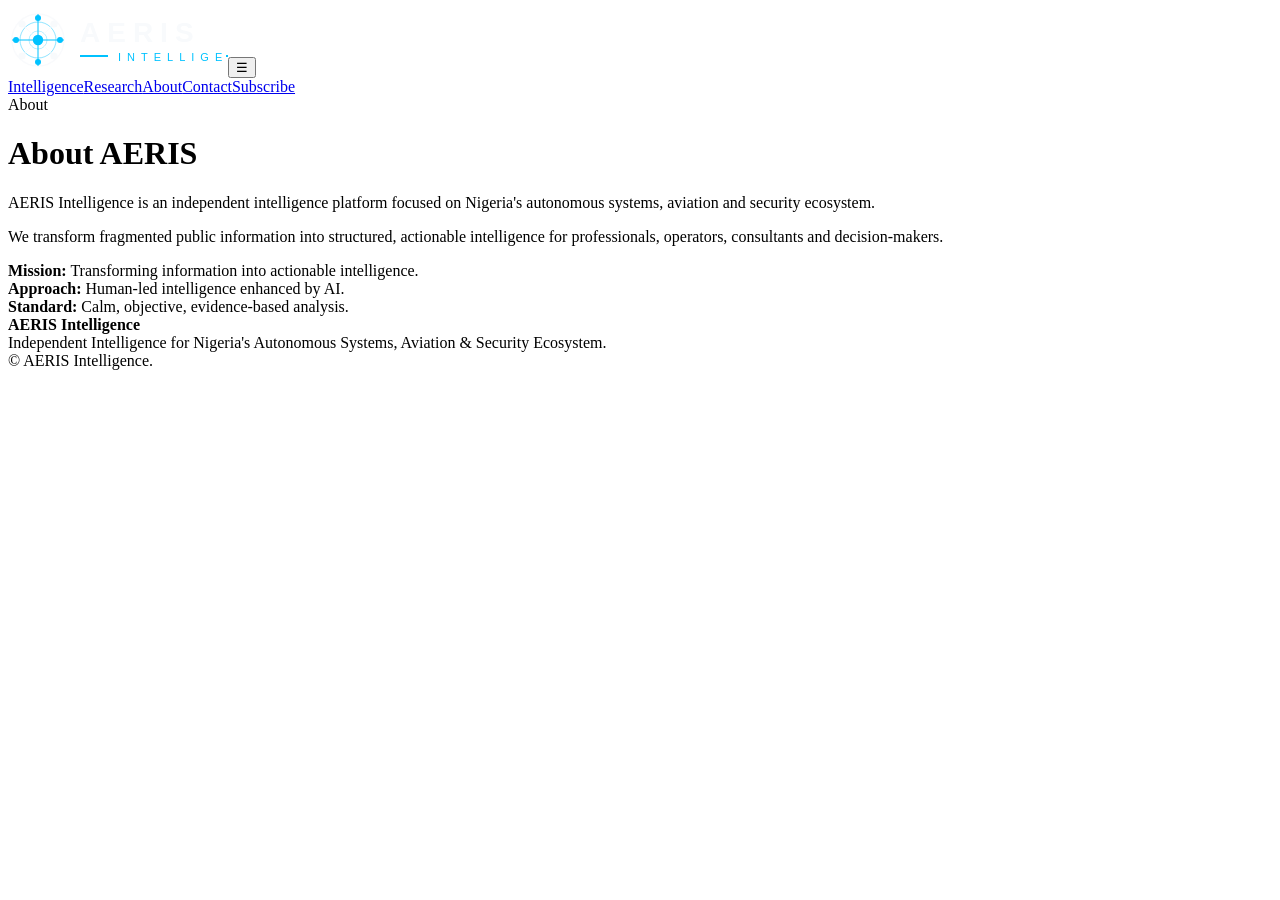
==== about.html @ 265887ff "Add files via upload" ====
<!DOCTYPE html><html lang="en"><head><meta charset="UTF-8"><meta name="viewport" content="width=device-width, initial-scale=1.0"><title>About | AERIS Intelligence</title><meta name="description" content="Independent intelligence for Nigeria's autonomous systems, aviation and security ecosystem."><link rel="stylesheet" href="css/styles.css"></head><body><nav class="nav"><div class="container nav-inner"><a class="logo" href="index.html"><img src="assets/logo/aeris-logo.svg" alt="AERIS Intelligence"></a><button class="mobile-toggle" aria-label="Open menu">☰</button><div class="nav-links"><a href="intelligence.html">Intelligence</a><a href="research.html">Research</a><a href="about.html">About</a><a href="contact.html">Contact</a><a class="btn btn-primary" href="subscribe.html">Subscribe</a></div></div></nav><header class="page-hero"><div class="container"><div class="eyebrow">About</div><h1>About AERIS</h1><p>AERIS Intelligence is an independent intelligence platform focused on Nigeria's autonomous systems, aviation and security ecosystem.</p></div></header><section class="content"><div class="container"><p>We transform fragmented public information into structured, actionable intelligence for professionals, operators, consultants and decision-makers.</p><div class="list"><div><strong>Mission:</strong> Transforming information into actionable intelligence.</div><div><strong>Approach:</strong> Human-led intelligence enhanced by AI.</div><div><strong>Standard:</strong> Calm, objective, evidence-based analysis.</div></div></div></section><footer class="footer"><div class="container footer-inner"><div><strong>AERIS Intelligence</strong><br>Independent Intelligence for Nigeria's Autonomous Systems, Aviation & Security Ecosystem.</div><div>© <span id="year"></span> AERIS Intelligence.</div></div></footer><script src="js/script.js"></script></body></html>
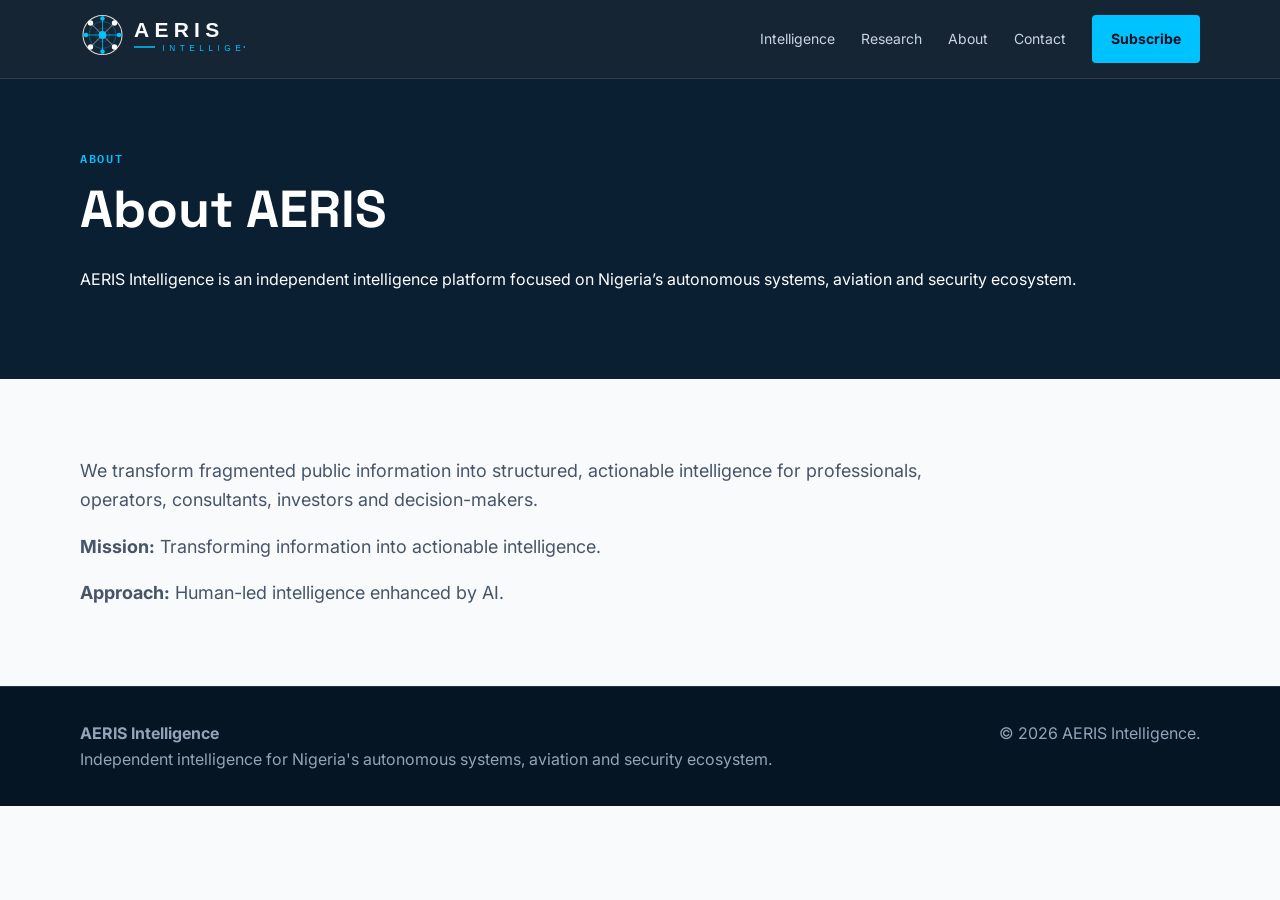
==== commit f6d9890c: "Add files via upload" ====
--- a/about.html
+++ b/about.html
@@ -1 +1 @@
-<!DOCTYPE html><html lang="en"><head><meta charset="UTF-8"><meta name="viewport" content="width=device-width, initial-scale=1.0"><title>About | AERIS Intelligence</title><meta name="description" content="Independent intelligence for Nigeria's autonomous systems, aviation and security ecosystem."><link rel="stylesheet" href="css/styles.css"></head><body><nav class="nav"><div class="container nav-inner"><a class="logo" href="index.html"><img src="assets/logo/aeris-logo.svg" alt="AERIS Intelligence"></a><button class="mobile-toggle" aria-label="Open menu">☰</button><div class="nav-links"><a href="intelligence.html">Intelligence</a><a href="research.html">Research</a><a href="about.html">About</a><a href="contact.html">Contact</a><a class="btn btn-primary" href="subscribe.html">Subscribe</a></div></div></nav><header class="page-hero"><div class="container"><div class="eyebrow">About</div><h1>About AERIS</h1><p>AERIS Intelligence is an independent intelligence platform focused on Nigeria's autonomous systems, aviation and security ecosystem.</p></div></header><section class="content"><div class="container"><p>We transform fragmented public information into structured, actionable intelligence for professionals, operators, consultants and decision-makers.</p><div class="list"><div><strong>Mission:</strong> Transforming information into actionable intelligence.</div><div><strong>Approach:</strong> Human-led intelligence enhanced by AI.</div><div><strong>Standard:</strong> Calm, objective, evidence-based analysis.</div></div></div></section><footer class="footer"><div class="container footer-inner"><div><strong>AERIS Intelligence</strong><br>Independent Intelligence for Nigeria's Autonomous Systems, Aviation & Security Ecosystem.</div><div>© <span id="year"></span> AERIS Intelligence.</div></div></footer><script src="js/script.js"></script></body></html>+<!DOCTYPE html><html lang="en"><head><meta charset="UTF-8"><meta name="viewport" content="width=device-width, initial-scale=1.0"><title>About | AERIS Intelligence</title><meta name="description" content="Independent intelligence for Nigeria's autonomous systems, aviation and security ecosystem."><meta property="og:title" content="About | AERIS Intelligence"><meta property="og:description" content="Independent intelligence for Nigeria's autonomous systems, aviation and security ecosystem."><meta property="og:type" content="website"><link rel="icon" href="assets/logo/favicon.svg" type="image/svg+xml"><link rel="stylesheet" href="css/styles.css"></head><body><nav class="nav"><div class="container nav-inner"><a class="logo" href="index.html"><img src="assets/logo/aeris-logo.svg" alt="AERIS Intelligence"></a><button class="mobile-toggle" aria-label="Open menu">☰</button><div class="nav-links"><a href="intelligence.html">Intelligence</a><a href="research.html">Research</a><a href="about.html">About</a><a href="contact.html">Contact</a><a class="btn btn-primary" href="subscribe.html">Subscribe</a></div></div></nav><header class='page-hero'><div class='container'><div class='eyebrow'>About</div><h1>About AERIS</h1><p>AERIS Intelligence is an independent intelligence platform focused on Nigeria’s autonomous systems, aviation and security ecosystem.</p></div></header><section class='content'><div class='container'><p>We transform fragmented public information into structured, actionable intelligence for professionals, operators, consultants, investors and decision-makers.</p><p><strong>Mission:</strong> Transforming information into actionable intelligence.</p><p><strong>Approach:</strong> Human-led intelligence enhanced by AI.</p></div></section><footer class="footer"><div class="container footer-inner"><div><strong>AERIS Intelligence</strong><br>Independent intelligence for Nigeria's autonomous systems, aviation and security ecosystem.</div><div>© <span id="year"></span> AERIS Intelligence.</div></div></footer><script src="js/script.js"></script></body></html>
--- a/css/styles.css
+++ b/css/styles.css
@@ -0,0 +1,11 @@
+@import url('https://fonts.googleapis.com/css2?family=Inter:wght@400;500;600;700;800&family=Space+Grotesk:wght@500;600;700&family=IBM+Plex+Mono:wght@400;500&display=swap');
+:root{--navy:#0B1F33;--navy2:#071827;--cyan:#00C2FF;--slate:#475569;--off:#F8FAFC;--emerald:#16A34A;--amber:#F59E0B;--crimson:#DC2626;--line:rgba(255,255,255,.12);--darkline:rgba(11,31,51,.12)}
+*{box-sizing:border-box}body{margin:0;font-family:Inter,system-ui,sans-serif;color:var(--navy);background:var(--off);line-height:1.6}a{text-decoration:none;color:inherit}.container{width:min(1120px,92%);margin:0 auto}
+.nav{position:sticky;top:0;z-index:10;background:rgba(7,24,39,.94);backdrop-filter:blur(12px);border-bottom:1px solid var(--line)}.nav-inner{height:78px;display:flex;justify-content:space-between;align-items:center}.logo img{height:48px}.nav-links{display:flex;gap:26px;align-items:center;color:#cbd5e1;font-size:14px}.nav-links a:hover{color:white}
+.btn{display:inline-flex;padding:12px 18px;border-radius:4px;font-weight:700;font-size:14px;border:1px solid transparent}.btn-primary{background:var(--cyan);color:#00111f}.btn-secondary{border-color:rgba(255,255,255,.25);color:white}
+.hero{background:radial-gradient(circle at 75% 20%,rgba(0,194,255,.15),transparent 30%),linear-gradient(135deg,var(--navy2),var(--navy));color:white;padding:92px 0 78px}.eyebrow{font-family:'IBM Plex Mono';letter-spacing:.14em;text-transform:uppercase;color:var(--cyan);font-size:12px;font-weight:600}.hero h1{font-family:'Space Grotesk';font-size:clamp(40px,6vw,72px);line-height:.98;margin:18px 0 22px;letter-spacing:-.04em;max-width:980px}.hero p{font-size:19px;color:#cbd5e1;max-width:760px}.hero-actions{display:flex;gap:14px;margin-top:32px;flex-wrap:wrap}.hero-grid{margin-top:54px;display:grid;grid-template-columns:repeat(3,1fr);gap:1px;background:var(--line);border:1px solid var(--line)}.metric{background:rgba(255,255,255,.045);padding:22px}.metric strong{display:block;font-family:'Space Grotesk';font-size:28px;color:#fff}.metric span{color:#94a3b8;font-size:13px}
+.section{padding:72px 0}.section h2{font-family:'Space Grotesk';font-size:38px;letter-spacing:-.03em;margin:0 0 14px}.section-lead{max-width:720px;color:#64748b;margin-bottom:34px}.cards{display:grid;grid-template-columns:repeat(3,1fr);gap:18px}.card{background:white;border:1px solid var(--darkline);border-radius:12px;padding:26px;box-shadow:0 14px 40px rgba(11,31,51,.06)}.card .icon{width:42px;height:42px;border:1px solid var(--darkline);border-radius:10px;display:flex;align-items:center;justify-content:center;color:var(--cyan);font-weight:800;margin-bottom:18px}.card h3{font-family:'Space Grotesk';font-size:21px;margin:0 0 8px}.card p{color:#64748b;margin:0}
+.dark-band{background:var(--navy);color:white}.dark-band .section-lead,.dark-band p{color:#cbd5e1}.intel-card{background:#081a2b;border:1px solid var(--line);border-radius:12px;padding:24px}.tag{font-family:'IBM Plex Mono';font-size:11px;letter-spacing:.12em;color:var(--cyan);text-transform:uppercase}.score-row{display:flex;gap:10px;margin-top:18px;flex-wrap:wrap}.score{font-family:'IBM Plex Mono';font-size:12px;border:1px solid var(--line);padding:8px 10px;border-radius:999px;color:#cbd5e1}
+.subscribe{background:linear-gradient(135deg,#061523,#0B1F33);color:white;border-radius:20px;padding:46px;display:grid;grid-template-columns:1.4fr .9fr;gap:24px;align-items:center}.subscribe h2{margin-top:0}.form{display:flex;gap:10px}.form input{flex:1;padding:14px;border-radius:4px;border:1px solid rgba(255,255,255,.18);background:rgba(255,255,255,.08);color:white}.form input::placeholder{color:#94a3b8}
+.footer{background:#061523;color:#94a3b8;padding:34px 0;border-top:1px solid var(--line)}.footer-inner{display:flex;justify-content:space-between;gap:20px;flex-wrap:wrap}.page-hero{background:var(--navy);color:white;padding:70px 0}.page-hero h1{font-family:'Space Grotesk';font-size:52px;margin:0 0 14px}.content{padding:60px 0}.content p{max-width:850px;color:#475569;font-size:18px}.list{display:grid;gap:12px;max-width:850px}.list div{background:white;border:1px solid var(--darkline);padding:18px;border-radius:10px}.mobile-toggle{display:none;color:white;background:none;border:0;font-size:26px}
+@media(max-width:800px){.mobile-toggle{display:block}.nav-links{display:none;position:absolute;top:78px;left:0;right:0;background:#061523;flex-direction:column;align-items:flex-start;padding:22px 4%;border-bottom:1px solid var(--line)}.nav-links.open{display:flex}.hero-grid,.cards,.subscribe{grid-template-columns:1fr}.hero{padding:70px 0 54px}.form{flex-direction:column}}
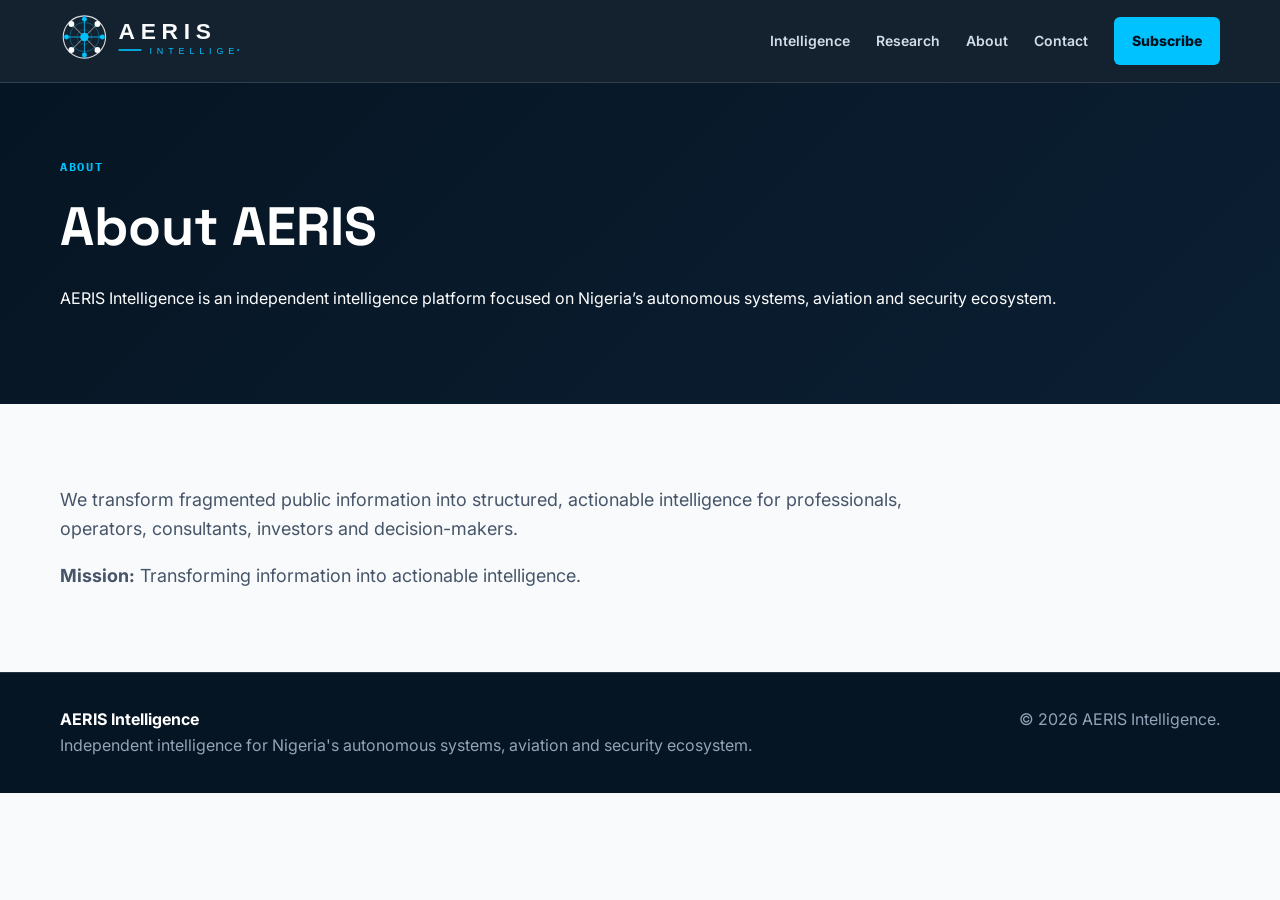
==== commit 99b12270: "Add files via upload" ====
--- a/about.html
+++ b/about.html
@@ -1 +1 @@
-<!DOCTYPE html><html lang="en"><head><meta charset="UTF-8"><meta name="viewport" content="width=device-width, initial-scale=1.0"><title>About | AERIS Intelligence</title><meta name="description" content="Independent intelligence for Nigeria's autonomous systems, aviation and security ecosystem."><meta property="og:title" content="About | AERIS Intelligence"><meta property="og:description" content="Independent intelligence for Nigeria's autonomous systems, aviation and security ecosystem."><meta property="og:type" content="website"><link rel="icon" href="assets/logo/favicon.svg" type="image/svg+xml"><link rel="stylesheet" href="css/styles.css"></head><body><nav class="nav"><div class="container nav-inner"><a class="logo" href="index.html"><img src="assets/logo/aeris-logo.svg" alt="AERIS Intelligence"></a><button class="mobile-toggle" aria-label="Open menu">☰</button><div class="nav-links"><a href="intelligence.html">Intelligence</a><a href="research.html">Research</a><a href="about.html">About</a><a href="contact.html">Contact</a><a class="btn btn-primary" href="subscribe.html">Subscribe</a></div></div></nav><header class='page-hero'><div class='container'><div class='eyebrow'>About</div><h1>About AERIS</h1><p>AERIS Intelligence is an independent intelligence platform focused on Nigeria’s autonomous systems, aviation and security ecosystem.</p></div></header><section class='content'><div class='container'><p>We transform fragmented public information into structured, actionable intelligence for professionals, operators, consultants, investors and decision-makers.</p><p><strong>Mission:</strong> Transforming information into actionable intelligence.</p><p><strong>Approach:</strong> Human-led intelligence enhanced by AI.</p></div></section><footer class="footer"><div class="container footer-inner"><div><strong>AERIS Intelligence</strong><br>Independent intelligence for Nigeria's autonomous systems, aviation and security ecosystem.</div><div>© <span id="year"></span> AERIS Intelligence.</div></div></footer><script src="js/script.js"></script></body></html>+<!DOCTYPE html><html lang="en"><head><meta charset="UTF-8"><meta name="viewport" content="width=device-width, initial-scale=1.0"><title>About | AERIS Intelligence</title><meta name="description" content="Independent intelligence for Nigeria's autonomous systems, aviation and security ecosystem."><meta property="og:title" content="About | AERIS Intelligence"><meta property="og:type" content="website"><meta property="og:url" content="https://aerisintel.com/"><link rel="icon" href="assets/logo/favicon.svg" type="image/svg+xml"><link rel="stylesheet" href="css/styles.css"></head><body><nav class="nav"><div class="container nav-inner"><a class="logo" href="index.html"><img src="assets/logo/aeris-logo.svg" alt="AERIS Intelligence"></a><button class="mobile-toggle" aria-label="Open menu">☰</button><div class="nav-links"><a href="intelligence.html">Intelligence</a><a href="research.html">Research</a><a href="about.html">About</a><a href="contact.html">Contact</a><a class="btn btn-primary" href="subscribe.html">Subscribe</a></div></div></nav><header class='page-hero'><div class='container'><div class='eyebrow'>About</div><h1>About AERIS</h1><p>AERIS Intelligence is an independent intelligence platform focused on Nigeria’s autonomous systems, aviation and security ecosystem.</p></div></header><section class='content'><div class='container'><p>We transform fragmented public information into structured, actionable intelligence for professionals, operators, consultants, investors and decision-makers.</p><p><strong>Mission:</strong> Transforming information into actionable intelligence.</p></div></section><footer class="footer"><div class="container footer-inner"><div><strong>AERIS Intelligence</strong><br>Independent intelligence for Nigeria's autonomous systems, aviation and security ecosystem.</div><div>© <span id="year"></span> AERIS Intelligence.</div></div></footer><script src="js/script.js"></script></body></html>
--- a/css/styles.css
+++ b/css/styles.css
@@ -1,11 +1,13 @@
-@import url('https://fonts.googleapis.com/css2?family=Inter:wght@400;500;600;700;800&family=Space+Grotesk:wght@500;600;700&family=IBM+Plex+Mono:wght@400;500&display=swap');
-:root{--navy:#0B1F33;--navy2:#071827;--cyan:#00C2FF;--slate:#475569;--off:#F8FAFC;--emerald:#16A34A;--amber:#F59E0B;--crimson:#DC2626;--line:rgba(255,255,255,.12);--darkline:rgba(11,31,51,.12)}
-*{box-sizing:border-box}body{margin:0;font-family:Inter,system-ui,sans-serif;color:var(--navy);background:var(--off);line-height:1.6}a{text-decoration:none;color:inherit}.container{width:min(1120px,92%);margin:0 auto}
-.nav{position:sticky;top:0;z-index:10;background:rgba(7,24,39,.94);backdrop-filter:blur(12px);border-bottom:1px solid var(--line)}.nav-inner{height:78px;display:flex;justify-content:space-between;align-items:center}.logo img{height:48px}.nav-links{display:flex;gap:26px;align-items:center;color:#cbd5e1;font-size:14px}.nav-links a:hover{color:white}
-.btn{display:inline-flex;padding:12px 18px;border-radius:4px;font-weight:700;font-size:14px;border:1px solid transparent}.btn-primary{background:var(--cyan);color:#00111f}.btn-secondary{border-color:rgba(255,255,255,.25);color:white}
-.hero{background:radial-gradient(circle at 75% 20%,rgba(0,194,255,.15),transparent 30%),linear-gradient(135deg,var(--navy2),var(--navy));color:white;padding:92px 0 78px}.eyebrow{font-family:'IBM Plex Mono';letter-spacing:.14em;text-transform:uppercase;color:var(--cyan);font-size:12px;font-weight:600}.hero h1{font-family:'Space Grotesk';font-size:clamp(40px,6vw,72px);line-height:.98;margin:18px 0 22px;letter-spacing:-.04em;max-width:980px}.hero p{font-size:19px;color:#cbd5e1;max-width:760px}.hero-actions{display:flex;gap:14px;margin-top:32px;flex-wrap:wrap}.hero-grid{margin-top:54px;display:grid;grid-template-columns:repeat(3,1fr);gap:1px;background:var(--line);border:1px solid var(--line)}.metric{background:rgba(255,255,255,.045);padding:22px}.metric strong{display:block;font-family:'Space Grotesk';font-size:28px;color:#fff}.metric span{color:#94a3b8;font-size:13px}
-.section{padding:72px 0}.section h2{font-family:'Space Grotesk';font-size:38px;letter-spacing:-.03em;margin:0 0 14px}.section-lead{max-width:720px;color:#64748b;margin-bottom:34px}.cards{display:grid;grid-template-columns:repeat(3,1fr);gap:18px}.card{background:white;border:1px solid var(--darkline);border-radius:12px;padding:26px;box-shadow:0 14px 40px rgba(11,31,51,.06)}.card .icon{width:42px;height:42px;border:1px solid var(--darkline);border-radius:10px;display:flex;align-items:center;justify-content:center;color:var(--cyan);font-weight:800;margin-bottom:18px}.card h3{font-family:'Space Grotesk';font-size:21px;margin:0 0 8px}.card p{color:#64748b;margin:0}
-.dark-band{background:var(--navy);color:white}.dark-band .section-lead,.dark-band p{color:#cbd5e1}.intel-card{background:#081a2b;border:1px solid var(--line);border-radius:12px;padding:24px}.tag{font-family:'IBM Plex Mono';font-size:11px;letter-spacing:.12em;color:var(--cyan);text-transform:uppercase}.score-row{display:flex;gap:10px;margin-top:18px;flex-wrap:wrap}.score{font-family:'IBM Plex Mono';font-size:12px;border:1px solid var(--line);padding:8px 10px;border-radius:999px;color:#cbd5e1}
-.subscribe{background:linear-gradient(135deg,#061523,#0B1F33);color:white;border-radius:20px;padding:46px;display:grid;grid-template-columns:1.4fr .9fr;gap:24px;align-items:center}.subscribe h2{margin-top:0}.form{display:flex;gap:10px}.form input{flex:1;padding:14px;border-radius:4px;border:1px solid rgba(255,255,255,.18);background:rgba(255,255,255,.08);color:white}.form input::placeholder{color:#94a3b8}
-.footer{background:#061523;color:#94a3b8;padding:34px 0;border-top:1px solid var(--line)}.footer-inner{display:flex;justify-content:space-between;gap:20px;flex-wrap:wrap}.page-hero{background:var(--navy);color:white;padding:70px 0}.page-hero h1{font-family:'Space Grotesk';font-size:52px;margin:0 0 14px}.content{padding:60px 0}.content p{max-width:850px;color:#475569;font-size:18px}.list{display:grid;gap:12px;max-width:850px}.list div{background:white;border:1px solid var(--darkline);padding:18px;border-radius:10px}.mobile-toggle{display:none;color:white;background:none;border:0;font-size:26px}
-@media(max-width:800px){.mobile-toggle{display:block}.nav-links{display:none;position:absolute;top:78px;left:0;right:0;background:#061523;flex-direction:column;align-items:flex-start;padding:22px 4%;border-bottom:1px solid var(--line)}.nav-links.open{display:flex}.hero-grid,.cards,.subscribe{grid-template-columns:1fr}.hero{padding:70px 0 54px}.form{flex-direction:column}}
+
+@import url('https://fonts.googleapis.com/css2?family=Inter:wght@400;500;600;700;800&family=Space+Grotesk:wght@500;600;700&family=IBM+Plex+Mono:wght@400;500;600&display=swap');
+:root{--navy:#0B1F33;--deep:#061523;--cyan:#00C2FF;--off:#F8FAFC;--line:rgba(255,255,255,.13);--darkline:rgba(11,31,51,.12)}
+*{box-sizing:border-box}body{margin:0;background:var(--off);color:var(--navy);font-family:Inter,system-ui,sans-serif;line-height:1.6}a{text-decoration:none;color:inherit}.container{width:min(1160px,92%);margin:auto}
+.nav{position:sticky;top:0;z-index:30;background:rgba(6,21,35,.94);border-bottom:1px solid var(--line);backdrop-filter:blur(16px)}.nav-inner{height:82px;display:flex;align-items:center;justify-content:space-between}.logo img{height:52px}.nav-links{display:flex;gap:26px;align-items:center;color:#d4dee9;font-size:14px;font-weight:600}.nav-links a:hover{color:var(--cyan)}.mobile-toggle{display:none;background:none;border:0;color:white;font-size:28px}
+.btn{display:inline-flex;align-items:center;justify-content:center;border-radius:6px;padding:13px 18px;font-weight:800;font-size:14px}.btn-primary{background:var(--cyan);color:#00111f}.btn-secondary{color:white;border:1px solid rgba(255,255,255,.25)}
+.hero{position:relative;overflow:hidden;background:linear-gradient(135deg,#061523,#0B1F33 60%,#08243A);color:white;padding:96px 0 70px}.hero:before{content:"";position:absolute;inset:0;background:radial-gradient(circle at 72% 18%,rgba(0,194,255,.20),transparent 26%),linear-gradient(rgba(255,255,255,.035) 1px,transparent 1px),linear-gradient(90deg,rgba(255,255,255,.035) 1px,transparent 1px);background-size:auto,56px 56px,56px 56px}.hero .container{position:relative}.kicker{display:inline-flex;gap:10px;align-items:center;border:1px solid var(--line);border-radius:999px;padding:8px 12px;background:rgba(255,255,255,.045);font:600 12px 'IBM Plex Mono';letter-spacing:.08em;text-transform:uppercase}.kicker span{width:7px;height:7px;border-radius:50%;background:var(--cyan)}.hero h1{font-family:'Space Grotesk';font-size:clamp(44px,6.5vw,78px);line-height:.98;letter-spacing:-.055em;margin:24px 0 22px;max-width:1040px}.hero p{font-size:19px;color:#c8d6e4;max-width:790px;margin:0}.hero-actions{display:flex;gap:14px;margin-top:34px;flex-wrap:wrap}.dashboard-strip{display:grid;grid-template-columns:repeat(4,1fr);gap:1px;margin-top:54px;border:1px solid var(--line);background:var(--line)}.dash-item{background:rgba(255,255,255,.045);padding:22px}.dash-item strong{display:block;font-family:'Space Grotesk';font-size:30px}.dash-item span{font-size:13px;color:#a9bad0}
+.section{padding:78px 0}.eyebrow{font:700 12px 'IBM Plex Mono';letter-spacing:.14em;text-transform:uppercase;color:var(--cyan);margin-bottom:10px}.section h2{font-family:'Space Grotesk';font-size:clamp(32px,4.2vw,48px);letter-spacing:-.04em;line-height:1.05;margin:0 0 14px}.section-lead{max-width:760px;color:#64748b;font-size:17px;margin:0 0 34px}.cards{display:grid;grid-template-columns:repeat(3,1fr);gap:18px}.card{background:white;border:1px solid var(--darkline);border-radius:16px;padding:26px;box-shadow:0 18px 44px rgba(11,31,51,.07)}.icon{width:44px;height:44px;border:1px solid var(--darkline);border-radius:12px;display:flex;align-items:center;justify-content:center;background:#f1f8fc;color:var(--navy);font:700 12px 'IBM Plex Mono';margin-bottom:16px}.card h3{font-family:'Space Grotesk';font-size:22px;margin:0 0 8px}.card p{color:#64748b;margin:0}
+.dark{background:var(--navy);color:white}.dark .section-lead,.dark p{color:#c8d6e4}.intel-grid{display:grid;grid-template-columns:1.2fr .8fr;gap:18px}.intel-card{background:#081a2b;border:1px solid var(--line);border-radius:16px;padding:26px}.tag{font:700 11px 'IBM Plex Mono';letter-spacing:.13em;text-transform:uppercase;color:var(--cyan)}.intel-card h3{font-family:'Space Grotesk';font-size:27px;line-height:1.12;margin:12px 0 10px}.score-row{display:flex;gap:10px;flex-wrap:wrap;margin-top:18px}.score{border:1px solid var(--line);border-radius:999px;padding:8px 10px;color:#d7e7f6;font:12px 'IBM Plex Mono'}
+.why-grid{display:grid;grid-template-columns:repeat(4,1fr);gap:18px}.why{padding:22px;border-left:3px solid var(--cyan);background:white;border-radius:12px;box-shadow:0 14px 36px rgba(11,31,51,.06)}.why h3{margin:0 0 8px;font-family:'Space Grotesk';font-size:20px}.why p{margin:0;color:#64748b;font-size:15px}
+.cta{background:linear-gradient(135deg,#061523,#0B1F33);border-radius:24px;color:white;padding:48px;display:grid;grid-template-columns:1.2fr .8fr;gap:28px;align-items:center}.cta p{color:#c8d6e4}.form{display:flex;gap:10px}.form input{width:100%;border:1px solid rgba(255,255,255,.18);background:rgba(255,255,255,.08);color:white;border-radius:6px;padding:14px}
+.footer{background:#061523;color:#94a3b8;padding:34px 0;border-top:1px solid var(--line)}.footer-inner{display:flex;justify-content:space-between;gap:22px;flex-wrap:wrap}.footer strong{color:white}.page-hero{background:linear-gradient(135deg,#061523,#0B1F33);color:white;padding:76px 0}.page-hero h1{font-family:'Space Grotesk';font-size:54px;margin:0 0 10px}.content{padding:64px 0}.content p{max-width:850px;color:#475569;font-size:18px}
+@media(max-width:880px){.mobile-toggle{display:block}.nav-links{display:none;position:absolute;top:82px;left:0;right:0;background:#061523;flex-direction:column;align-items:flex-start;padding:22px 4%;border-bottom:1px solid var(--line)}.nav-links.open{display:flex}.dashboard-strip,.cards,.intel-grid,.why-grid,.cta{grid-template-columns:1fr}.hero{padding:72px 0 48px}.form{flex-direction:column}.logo img{height:46px}}
